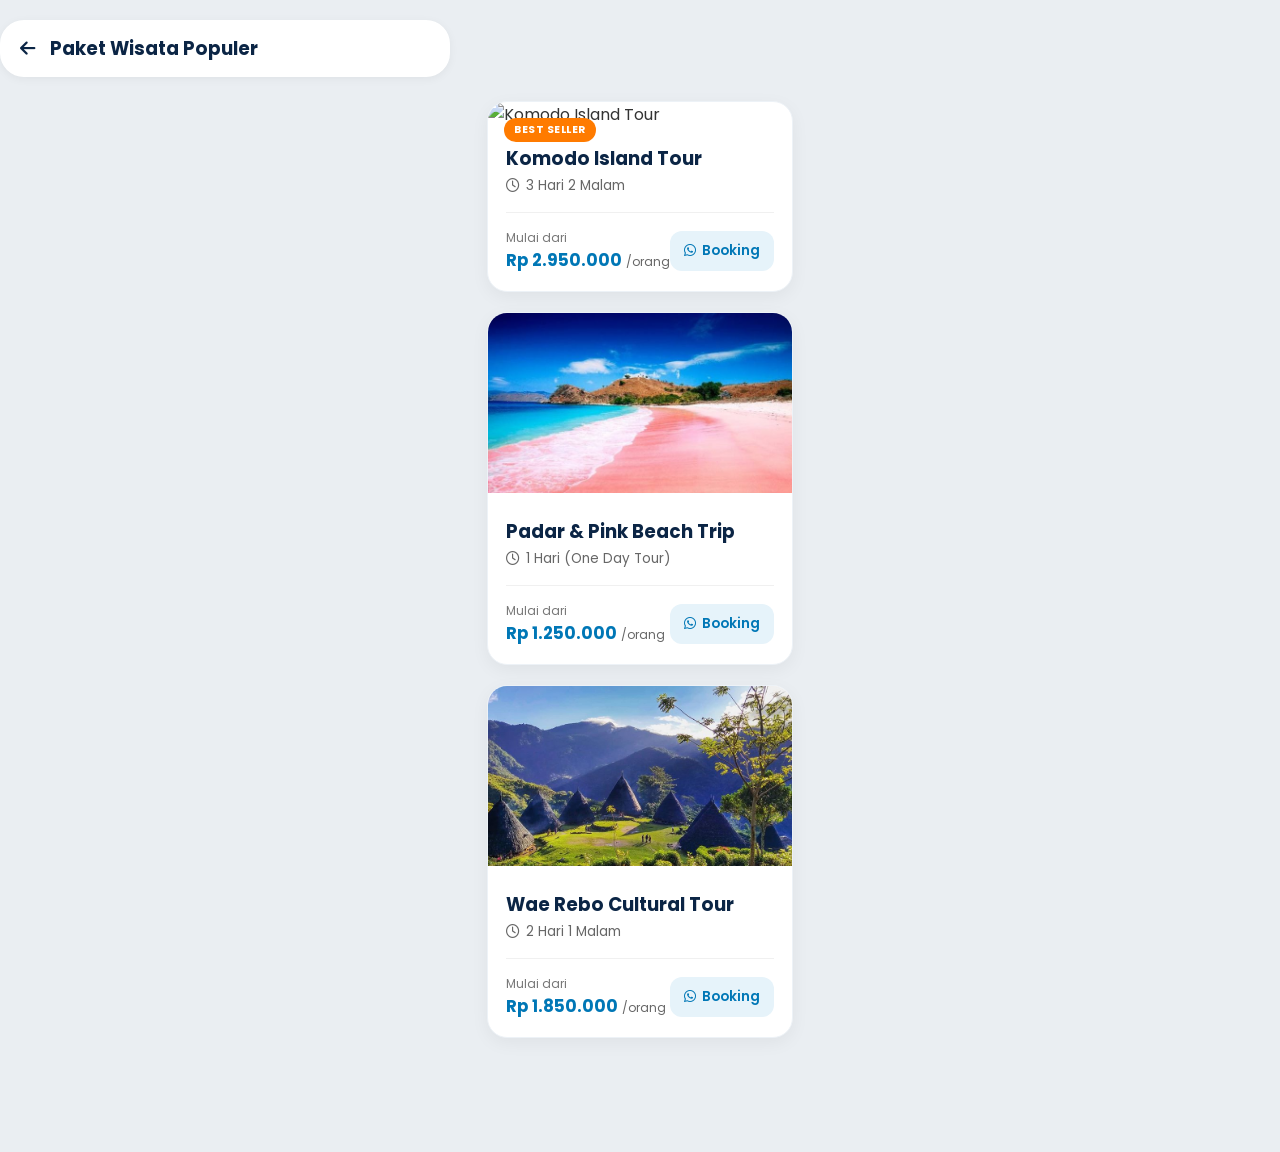
==== semua-paket.html @ d0d81805 "Add files via upload" ====
<!DOCTYPE html>
<html lang="id">
<head>
    <meta charset="UTF-8">
    <meta name="viewport" content="width=device-width, initial-scale=1.0">
    <title>Paket Wisata Populer - KOMODO Transport</title>
    <link rel="stylesheet" href="style.css">
    <link href="https://fonts.googleapis.com/css2?family=Poppins:wght@300;400;500;600;700&display=swap" rel="stylesheet">
    <link rel="stylesheet" href="https://cdnjs.cloudflare.com/ajax/libs/font-awesome/6.4.0/css/all.min.css">

    <style>
        /* Gaya khusus untuk halaman Paket Wisata */
        .back-header {
            display: flex;
            align-items: center;
            gap: 15px;
            padding: 15px 20px;
            background: #fff;
            position: sticky;
            top: 0;
            z-index: 900;
            box-shadow: 0 2px 10px rgba(0,0,0,0.05);
        }

        .back-header a {
            font-size: 1.1rem;
            color: #0b2545;
        }

        .back-header h1 {
            font-size: 1.15rem;
            font-weight: 700;
            color: #0b2545;
        }

        .page-container {
            max-width: 600px;
            margin: 0 auto;
            padding: 24px 20px;
            display: flex;
            flex-direction: column;
            gap: 20px;
        }

        .package-card {
            position: relative;
            background: #ffffff;
            border-radius: 20px;
            overflow: hidden;
            box-shadow: 0 5px 18px rgba(0,0,0,0.05);
            border: 1px solid #edf2f7;
        }

        .badge-bestseller {
            position: absolute;
            top: 16px;
            left: 16px;
            background: #ff7b00;
            color: #fff;
            font-size: 0.65rem;
            font-weight: 700;
            padding: 4px 10px;
            border-radius: 30px;
            z-index: 10;
            letter-spacing: 0.5px;
        }

        .package-card > img {
            width: 100%;
            height: 180px;
            object-fit: cover;
        }

        .package-body {
            padding: 18px;
        }

        .package-body h3 {
            font-size: 1.15rem;
            font-weight: 700;
            color: #0b2545;
            margin-bottom: 4px;
        }

        .duration {
            font-size: 0.85rem;
            color: #666;
            display: flex;
            align-items: center;
            gap: 6px;
        }

        .package-footer {
            display: flex;
            justify-content: space-between;
            align-items: center;
            margin-top: 16px;
            padding-top: 16px;
            border-top: 1px solid #f0f0f0;
        }

        .label-mulai {
            font-size: 0.75rem;
            color: #777;
            display: block;
        }

        .price-value {
            font-size: 1.05rem;
            font-weight: 700;
            color: #0077b6;
        }

        .price-value span {
            font-size: 0.75rem;
            font-weight: 400;
            color: #666;
        }

        .btn-booking-card {
            background-color: #e6f3fa;
            color: #0077b6;
            padding: 10px 14px;
            border-radius: 12px;
            font-size: 0.85rem;
            font-weight: 600;
            display: flex;
            align-items: center;
            gap: 6px;
        }

        @media (min-width: 768px) {
            .back-header, .page-container {
                max-width: 450px !important;
                border-radius: 24px;
            }
            .back-header {
                margin-top: 20px;
            }
        }
    </style>
</head>
<body>

    <header class="back-header">
        <a href="index.html"><i class="fa-solid fa-arrow-left"></i></a>
        <h1>Paket Wisata Populer</h1>
    </header>

    <main class="page-container">
        
        <div class="package-card">
            <div class="badge-bestseller">BEST SELLER</div>
            <img src="images/komodo-island.jpg" alt="Komodo Island Tour">
            <div class="package-body">
                <h3>Komodo Island Tour</h3>
                <p class="duration"><i class="fa-regular fa-clock"></i> 3 Hari 2 Malam</p>
                <div class="package-footer">
                    <div class="price-box">
                        <span class="label-mulai">Mulai dari</span>
                        <div class="price-value">Rp 2.950.000 <span>/orang</span></div>
                    </div>
                    <a href="https://api.whatsapp.com/send?phone=6281234567890&text=Halo%20KOMODO%20Transport,%20saya%20tertarik%20dengan%20Paket%20Komodo%20Island%20Tour" target="_blank" class="btn-booking-card"><i class="fa-brands fa-whatsapp"></i> Booking</a>
                </div>
            </div>
        </div>

        <div class="package-card">
            <img src="images/padar-island.jpg" alt="Padar & Pink Beach Trip">
            <div class="package-body">
                <h3>Padar & Pink Beach Trip</h3>
                <p class="duration"><i class="fa-regular fa-clock"></i> 1 Hari (One Day Tour)</p>
                <div class="package-footer">
                    <div class="price-box">
                        <span class="label-mulai">Mulai dari</span>
                        <div class="price-value">Rp 1.250.000 <span>/orang</span></div>
                    </div>
                    <a href="https://api.whatsapp.com/send?phone=6281234567890&text=Halo%20KOMODO%20Transport,%20saya%20tertarik%20dengan%20Paket%20Padar%20&%20Pink%20Beach%20Trip" target="_blank" class="btn-booking-card"><i class="fa-brands fa-whatsapp"></i> Booking</a>
                </div>
            </div>
        </div>

        <div class="package-card">
            <img src="images/wakatobi.jpg" alt="Wae Rebo Cultural Tour">
            <div class="package-body">
                <h3>Wae Rebo Cultural Tour</h3>
                <p class="duration"><i class="fa-regular fa-clock"></i> 2 Hari 1 Malam</p>
                <div class="package-footer">
                    <div class="price-box">
                        <span class="label-mulai">Mulai dari</span>
                        <div class="price-value">Rp 1.850.000 <span>/orang</span></div>
                    </div>
                    <a href="https://api.whatsapp.com/send?phone=6281234567890&text=Halo%20KOMODO%20Transport,%20saya%20tertarik%20dengan%20Paket%20Wae%20Rebo%20Cultural%20Tour" target="_blank" class="btn-booking-card"><i class="fa-brands fa-whatsapp"></i> Booking</a>
                </div>
            </div>
        </div>

    </main>

</body>
</html>
---- style.css ----
/* RESET & PENGATURAN DASAR */
* {
    margin: 0;
    padding: 0;
    box-sizing: border-box;
    font-family: 'Poppins', sans-serif;
}

body {
    background-color: #f4f6f9;
    color: #333;
    overflow-x: hidden;
    padding-bottom: 90px; /* Ruang untuk sticky button di bawah */
}

a {
    text-decoration: none;
    color: inherit;
}

/* HEADER (Sederhana & Bersih) */
.site-header {
    background-color: #ffffff;
    box-shadow: 0 2px 10px rgba(0,0,0,0.05);
    position: sticky;
    top: 0;
    z-index: 900;
}

.header-container {
    display: flex;
    justify-content: space-between;
    align-items: center;
    max-width: 600px; /* Dibatasi agar menyerupai lebar layar aplikasi mobile */
    margin: 0 auto;
    padding: 15px 20px;
}

.logo-wrapper {
    display: flex;
    align-items: center;
    gap: 10px;
}

.logo-img {
    width: 38px;
    height: 38px;
    border-radius: 50%;
    object-fit: cover;
}

.logo-text {
    font-weight: 700;
    font-size: 1.2rem;
    color: #0b2545;
}

.logo-text span {
    color: #0077b6;
}

/* Tombol Hamburger */
.menu-btn {
    background: none;
    border: none;
    display: flex;
    flex-direction: column;
    gap: 6px;
    cursor: pointer;
    padding: 5px;
}

.menu-btn span {
    display: block;
    width: 28px;
    height: 3px;
    background-color: #0b2545;
    border-radius: 2px;
    transition: 0.3s;
}

/* MENU SIDEBAR (Glassmorphism) */
.menu-wrapper {
    position: fixed;
    top: 0;
    left: -100%;
    width: 100vw;
    height: 100vh;
    background: rgba(0, 0, 0, 0.4);
    backdrop-filter: blur(5px);
    z-index: 9999;
    transition: left 0.4s ease;
}

.menu-wrapper.active {
    left: 0;
}

.menu-sidebar {
    width: 80%;
    max-width: 360px;
    height: 100%;
    background: #ffffff;
    box-shadow: 4px 0 25px rgba(0,0,0,0.15);
    display: flex;
    flex-direction: column;
    padding: 20px;
    overflow-y: auto;
}

.sidebar-header {
    display: flex;
    justify-content: space-between;
    align-items: center;
    margin-bottom: 30px;
    padding-bottom: 15px;
    border-bottom: 1px solid #eee;
}

.close-btn {
    background: none;
    border: none;
    font-size: 1.5rem;
    cursor: pointer;
    color: #555;
}

.sidebar-nav {
    display: flex;
    flex-direction: column;
    gap: 10px;
    flex-grow: 1;
}

.nav-item {
    display: flex;
    align-items: center;
    gap: 15px;
    padding: 12px 15px;
    border-radius: 10px;
    font-weight: 500;
    color: #222;
    transition: background-color 0.2s;
}

.nav-item i {
    font-size: 1.1rem;
    color: #0077b6;
    width: 24px;
}

.nav-item:hover {
    background-color: #f0f7fc;
}

.sidebar-footer {
    border-top: 1px solid #eee;
    padding-top: 20px;
    margin-top: 20px;
    font-size: 0.9rem;
    color: #444;
}

.footer-contact-title {
    font-weight: 600;
    margin-bottom: 8px;
    color: #0b2545;
}

.sidebar-footer p {
    display: flex;
    align-items: center;
    gap: 10px;
    margin-bottom: 6px;
}

.social-icons {
    display: flex;
    gap: 12px;
    margin-top: 15px;
}

.social-icons a {
    display: flex;
    justify-content: center;
    align-items: center;
    width: 36px;
    height: 36px;
    background-color: #f0f0f0;
    border-radius: 50%;
    color: #333;
    transition: background 0.2s, color 0.2s;
}

.social-icons a:hover {
    background-color: #0077b6;
    color: #fff;
}

/* HERO SECTION */
.hero-section {
    position: relative;
    width: 100%;
    max-width: 600px;
    margin: 0 auto;
    min-height: 580px;
    color: #fff;
    padding: 30px 20px;
    display: flex;
    flex-direction: column;
    justify-content: flex-end;
    border-bottom-left-radius: 24px;
    border-bottom-right-radius: 24px;
    overflow: hidden;
}

.hero-bg {
    position: absolute;
    top: 0;
    left: 0;
    width: 100%;
    height: 100%;
    object-fit: cover;
    z-index: 1;
}

.hero-overlay {
    position: absolute;
    top: 0;
    left: 0;
    width: 100%;
    height: 100%;
    background: linear-gradient(to bottom, transparent 20%, rgba(5, 18, 36, 0.85) 80%);
    z-index: 2;
}

.hero-content {
    position: relative;
    z-index: 3;
    display: flex;
    flex-direction: column;
    gap: 12px;
}

.badge-tour {
    display: inline-block;
    background: rgba(255, 215, 0, 0.2);
    border: 1px solid rgba(255, 215, 0, 0.4);
    padding: 4px 10px;
    border-radius: 20px;
    font-size: 0.75rem;
    font-weight: 600;
    align-self: flex-start;
    color: #ffd700;
}

.hero-content h1 {
    font-size: 2rem;
    font-weight: 800;
    line-height: 1.2;
}

.hero-content p {
    font-size: 0.95rem;
    font-weight: 300;
    color: #e0e0e0;
    line-height: 1.4;
}

.hero-buttons {
    display: flex;
    flex-direction: column;
    gap: 10px;
    margin-top: 10px;
}

.btn-primary, .btn-secondary {
    display: flex;
    justify-content: space-between;
    align-items: center;
    padding: 14px 20px;
    border-radius: 30px;
    font-weight: 600;
    font-size: 0.95rem;
    transition: transform 0.2s;
}

.btn-primary {
    background-color: #0077b6;
    color: #ffffff;
}

.btn-secondary {
    background-color: #ffffff;
    color: #0b2545;
}

.btn-primary:active, .btn-secondary:active {
    transform: scale(0.97);
}

/* APP STATS (Tampilan mirip aplikasi) */
.app-stats {
    display: flex;
    justify-content: space-around;
    background: rgba(255, 255, 255, 0.15);
    backdrop-filter: blur(15px);
    border: 1px solid rgba(255, 255, 255, 0.2);
    border-radius: 16px;
    padding: 15px 10px;
    margin-top: 15px;
}

.stat-item {
    text-align: center;
    color: #ffffff;
}

.stat-item i {
    font-size: 1.1rem;
    margin-bottom: 4px;
    color: #ffd700;
}

.stat-num {
    font-weight: 700;
    font-size: 1rem;
}

.stat-label {
    font-size: 0.75rem;
    color: #ddd;
}

/* MAIN CONTENT CONTAINER */
.main-content {
    max-width: 600px;
    margin: 0 auto;
    padding: 24px 20px;
}

.content-section {
    margin-bottom: 30px;
}

.section-header {
    display: flex;
    justify-content: space-between;
    align-items: center;
    margin-bottom: 16px;
}

.section-header h2 {
    font-size: 1.1rem;
    font-weight: 700;
    color: #0b2545;
    letter-spacing: 0.5px;
}

.see-all {
    font-size: 0.85rem;
    font-weight: 500;
    color: #0077b6;
    display: flex;
    align-items: center;
    gap: 4px;
}

/* Slider Card (Armada) */
.card-slider {
    display: flex;
    gap: 16px;
    overflow-x: auto;
    padding-bottom: 8px;
}

/* Scrollbar tersembunyi agar terlihat seperti App */
.card-slider::-webkit-scrollbar {
    display: none;
}

.vehicle-card {
    flex: 0 0 180px;
    background: #ffffff;
    border-radius: 16px;
    overflow: hidden;
    box-shadow: 0 4px 12px rgba(0,0,0,0.04);
    border: 1px solid #edf2f7;
}

.vehicle-card img {
    width: 100%;
    height: 110px;
    object-fit: cover;
}

.card-details {
    padding: 12px;
}

.card-details h3 {
    font-size: 0.95rem;
    font-weight: 600;
    color: #0b2545;
}

.card-details .price {
    font-size: 0.8rem;
    color: #555;
    margin-top: 4px;
}

/* Package Card */
.package-card {
    position: relative;
    background: #ffffff;
    border-radius: 20px;
    overflow: hidden;
    box-shadow: 0 5px 18px rgba(0,0,0,0.05);
    border: 1px solid #edf2f7;
}

.badge-bestseller {
    position: absolute;
    top: 16px;
    left: 16px;
    background: #ff7b00;
    color: #fff;
    font-size: 0.65rem;
    font-weight: 700;
    padding: 4px 10px;
    border-radius: 30px;
    z-index: 10;
    letter-spacing: 0.5px;
}

.package-card > img {
    width: 100%;
    height: 180px;
    object-fit: cover;
}

.package-body {
    padding: 18px;
}

.package-body h3 {
    font-size: 1.15rem;
    font-weight: 700;
    color: #0b2545;
    margin-bottom: 4px;
}

.duration {
    font-size: 0.85rem;
    color: #666;
    display: flex;
    align-items: center;
    gap: 6px;
}

.package-footer {
    display: flex;
    justify-content: space-between;
    align-items: center;
    margin-top: 16px;
    padding-top: 16px;
    border-top: 1px solid #f0f0f0;
}

.label-mulai {
    font-size: 0.75rem;
    color: #777;
    display: block;
}

.price-value {
    font-size: 1.05rem;
    font-weight: 700;
    color: #0077b6;
}

.price-value span {
    font-size: 0.75rem;
    font-weight: 400;
    color: #666;
}

.btn-booking-card {
    background-color: #e6f3fa;
    color: #0077b6;
    padding: 10px 14px;
    border-radius: 12px;
    font-size: 0.85rem;
    font-weight: 600;
    display: flex;
    align-items: center;
    gap: 6px;
}

/* FLOATING WHATSAPP BUTTON */
.floating-wa {
    position: fixed;
    bottom: 95px;
    right: 25px;
    width: 55px;
    height: 55px;
    background-color: #25d366;
    border-radius: 50%;
    display: flex;
    justify-content: center;
    align-items: center;
    color: #fff;
    font-size: 1.8rem;
    box-shadow: 0 4px 12px rgba(37, 211, 102, 0.4);
    z-index: 800;
    transition: transform 0.2s;
}

.floating-wa:active {
    transform: scale(0.9);
}

/* STICKY BOTTOM BOOKING BUTTON */
.sticky-booking {
    position: fixed;
    bottom: 0;
    left: 0;
    width: 100%;
    background: #ffffff;
    box-shadow: 0 -4px 15px rgba(0,0,0,0.08);
    padding: 12px 20px;
    z-index: 850;
}

.sticky-btn {
    display: flex;
    align-items: center;
    justify-content: space-between;
    max-width: 600px;
    margin: 0 auto;
    background-color: #0077b6;
    color: #ffffff;
    padding: 12px 16px;
    border-radius: 16px;
}

.sticky-icon {
    background: rgba(255,255,255,0.2);
    width: 42px;
    height: 42px;
    border-radius: 12px;
    display: flex;
    justify-content: center;
    align-items: center;
    font-size: 1.2rem;
}

.sticky-text {
    display: flex;
    flex-direction: column;
    font-size: 0.95rem;
}

.sticky-text span {
    font-size: 0.75rem;
    color: #e0f3ff;
    margin-top: 2px;
}

.sticky-arrow {
    font-size: 1.1rem;
}

/* RESPONSIVE UNTUK DESKTOP (Tampilan Multi-Fungsi) 
   Teknik ini memastikan saat di laptop/desktop, website akan berada di tengah dengan ukuran khas aplikasi mobile, 
   sehingga estetika dan kerapian aplikasi tetap terjaga, mirip seperti sistem Traveloka.
*/
@media (min-width: 768px) {
    body {
        background-color: #eaeef2;
        /* Wallpaper atau latar belakang desktop bisa ditambahkan di sini */
        display: flex;
        flex-direction: column;
        justify-content: flex-start;
    }
    
    .site-header, .header-container, .hero-section, .main-content, .sticky-btn {
        max-width: 450px !important; /* Batasi lebar agar benar-benar menyerupai bentuk perangkat hp/android */
        border-radius: 24px;
    }
    
    .site-header {
        margin-top: 20px;
        box-shadow: 0 4px 20px rgba(0,0,0,0.1);
    }

    .hero-section {
        min-height: 520px;
    }
    
    .menu-sidebar {
        max-width: 420px;
    }

    .floating-wa {
        right: calc(50% - 200px); /* Menyesuaikan agar tetap berada di sudut kanan mockup mobile */
    }
}
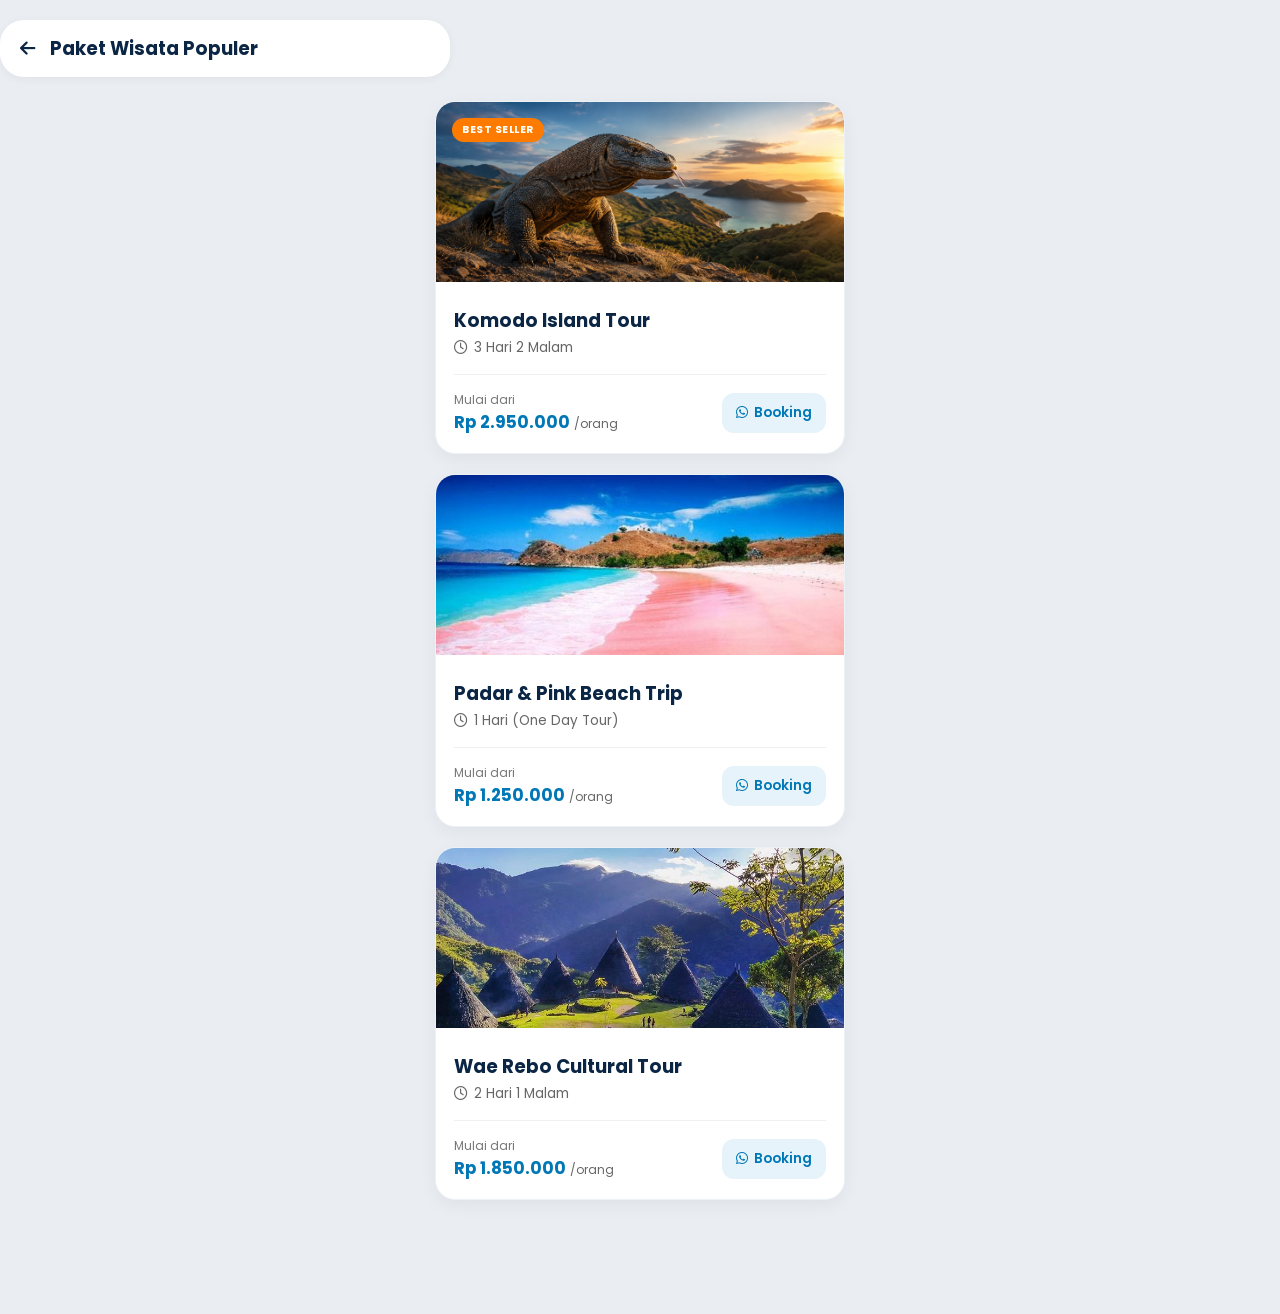
==== commit 2fb2fbdb: "Update semua-paket.html" ====
--- a/semua-paket.html
+++ b/semua-paket.html
@@ -151,7 +151,7 @@
         
         <div class="package-card">
             <div class="badge-bestseller">BEST SELLER</div>
-            <img src="images/komodo-island.jpg" alt="Komodo Island Tour">
+            <img src="images/Komodo-island.jpg" alt="Komodo Island Tour">
             <div class="package-body">
                 <h3>Komodo Island Tour</h3>
                 <p class="duration"><i class="fa-regular fa-clock"></i> 3 Hari 2 Malam</p>
@@ -198,4 +198,4 @@
     </main>
 
 </body>
-</html>+</html>
--- a/style.css
+++ b/style.css
@@ -351,7 +351,7 @@
 }
 
 .section-header h2 {
-    font-size: 1.1rem;
+    font-size: 0.9rem;
     font-weight: 700;
     color: #0b2545;
     letter-spacing: 0.5px;
@@ -445,7 +445,7 @@
 }
 
 .package-body h3 {
-    font-size: 1.15rem;
+    font-size: 0.95rem;
     font-weight: 700;
     color: #0b2545;
     margin-bottom: 4px;
@@ -606,4 +606,4 @@
     .floating-wa {
         right: calc(50% - 200px); /* Menyesuaikan agar tetap berada di sudut kanan mockup mobile */
     }
-}+}
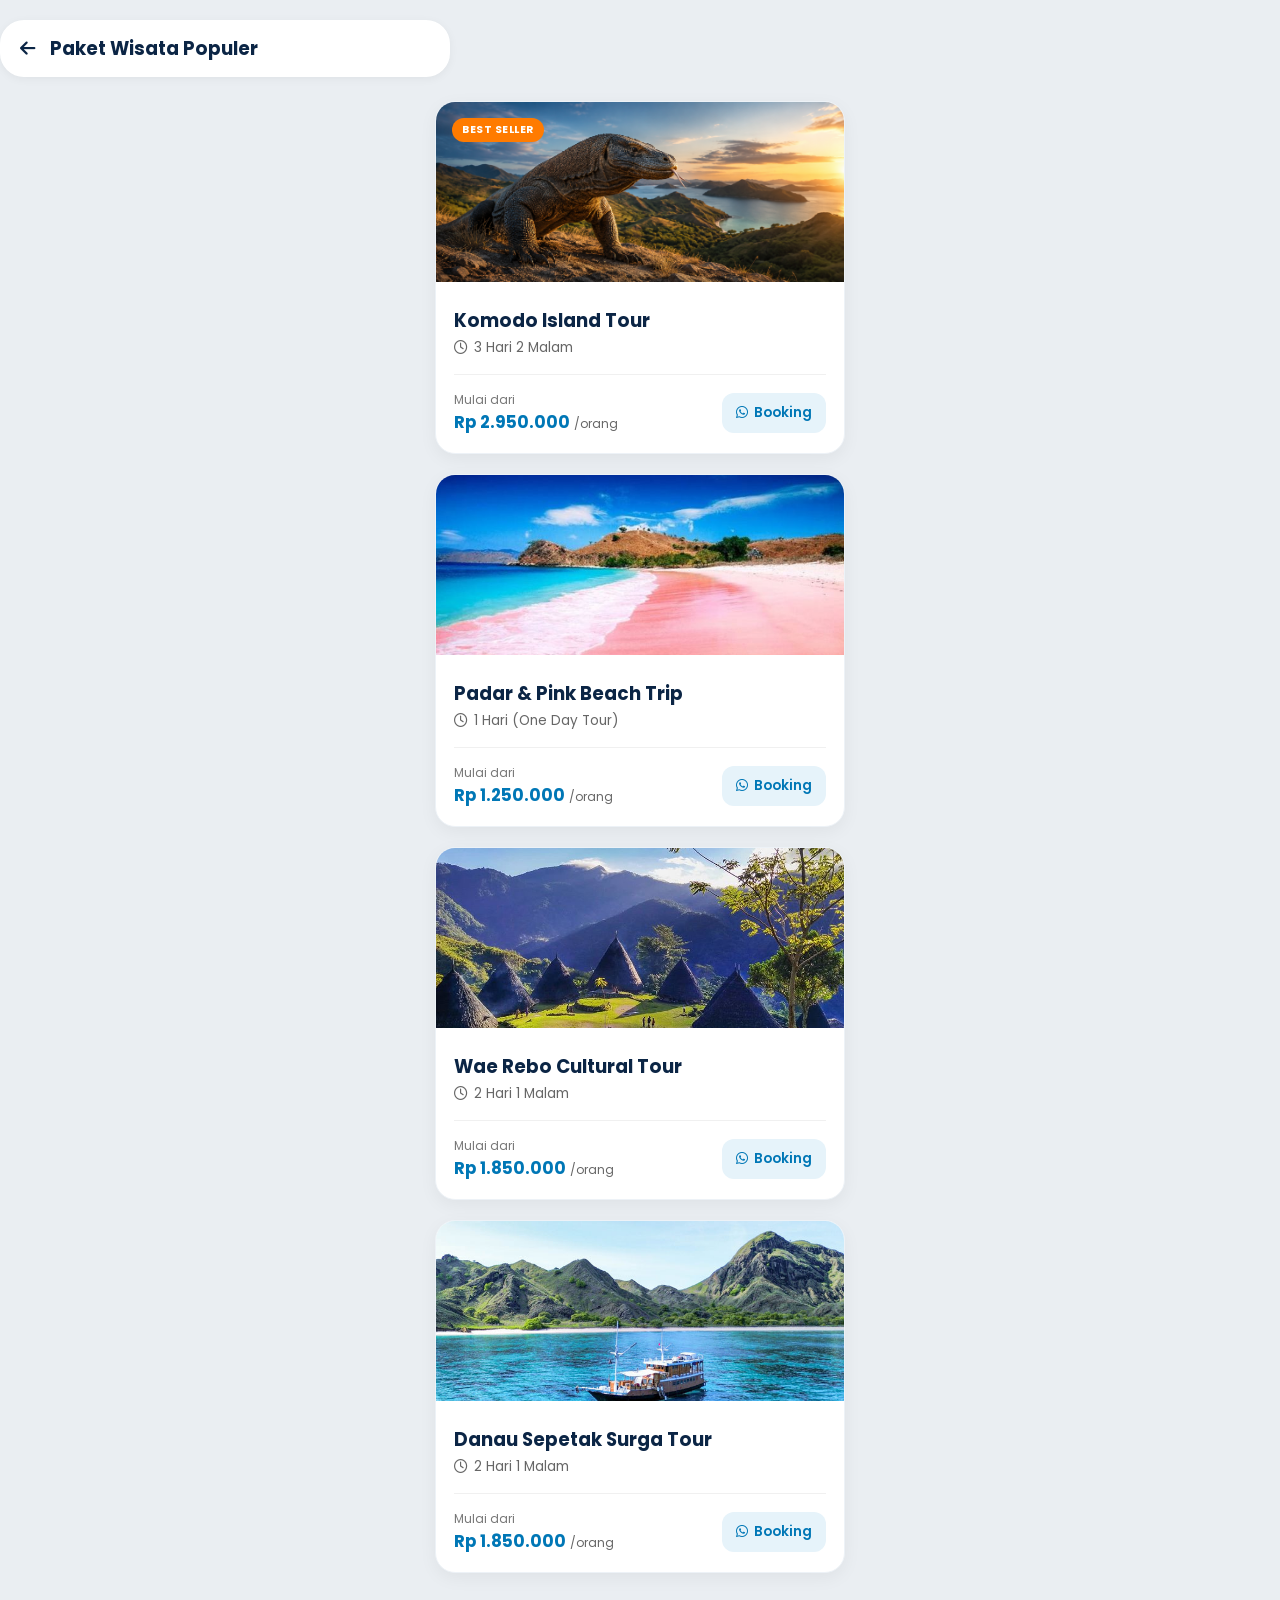
==== commit 54450f23: "Update semua-paket.html" ====
--- a/semua-paket.html
+++ b/semua-paket.html
@@ -195,6 +195,21 @@
             </div>
         </div>
 
+        <div class="package-card">
+            <img src="images/kapal-pesiar.jpg" alt="Wae Rebo Cultural Tour">
+            <div class="package-body">
+                <h3>Danau Sepetak Surga Tour</h3>
+                <p class="duration"><i class="fa-regular fa-clock"></i> 2 Hari 1 Malam</p>
+                <div class="package-footer">
+                    <div class="price-box">
+                        <span class="label-mulai">Mulai dari</span>
+                        <div class="price-value">Rp 1.850.000 <span>/orang</span></div>
+                    </div>
+                    <a href="https://api.whatsapp.com/send?phone=6281234567890&text=Halo%20KOMODO%20Transport,%20saya%20tertarik%20dengan%20Paket%20Wae%20Rebo%20Cultural%20Tour" target="_blank" class="btn-booking-card"><i class="fa-brands fa-whatsapp"></i> Booking</a>
+                </div>
+            </div>
+        </div>
+
     </main>
 
 </body>
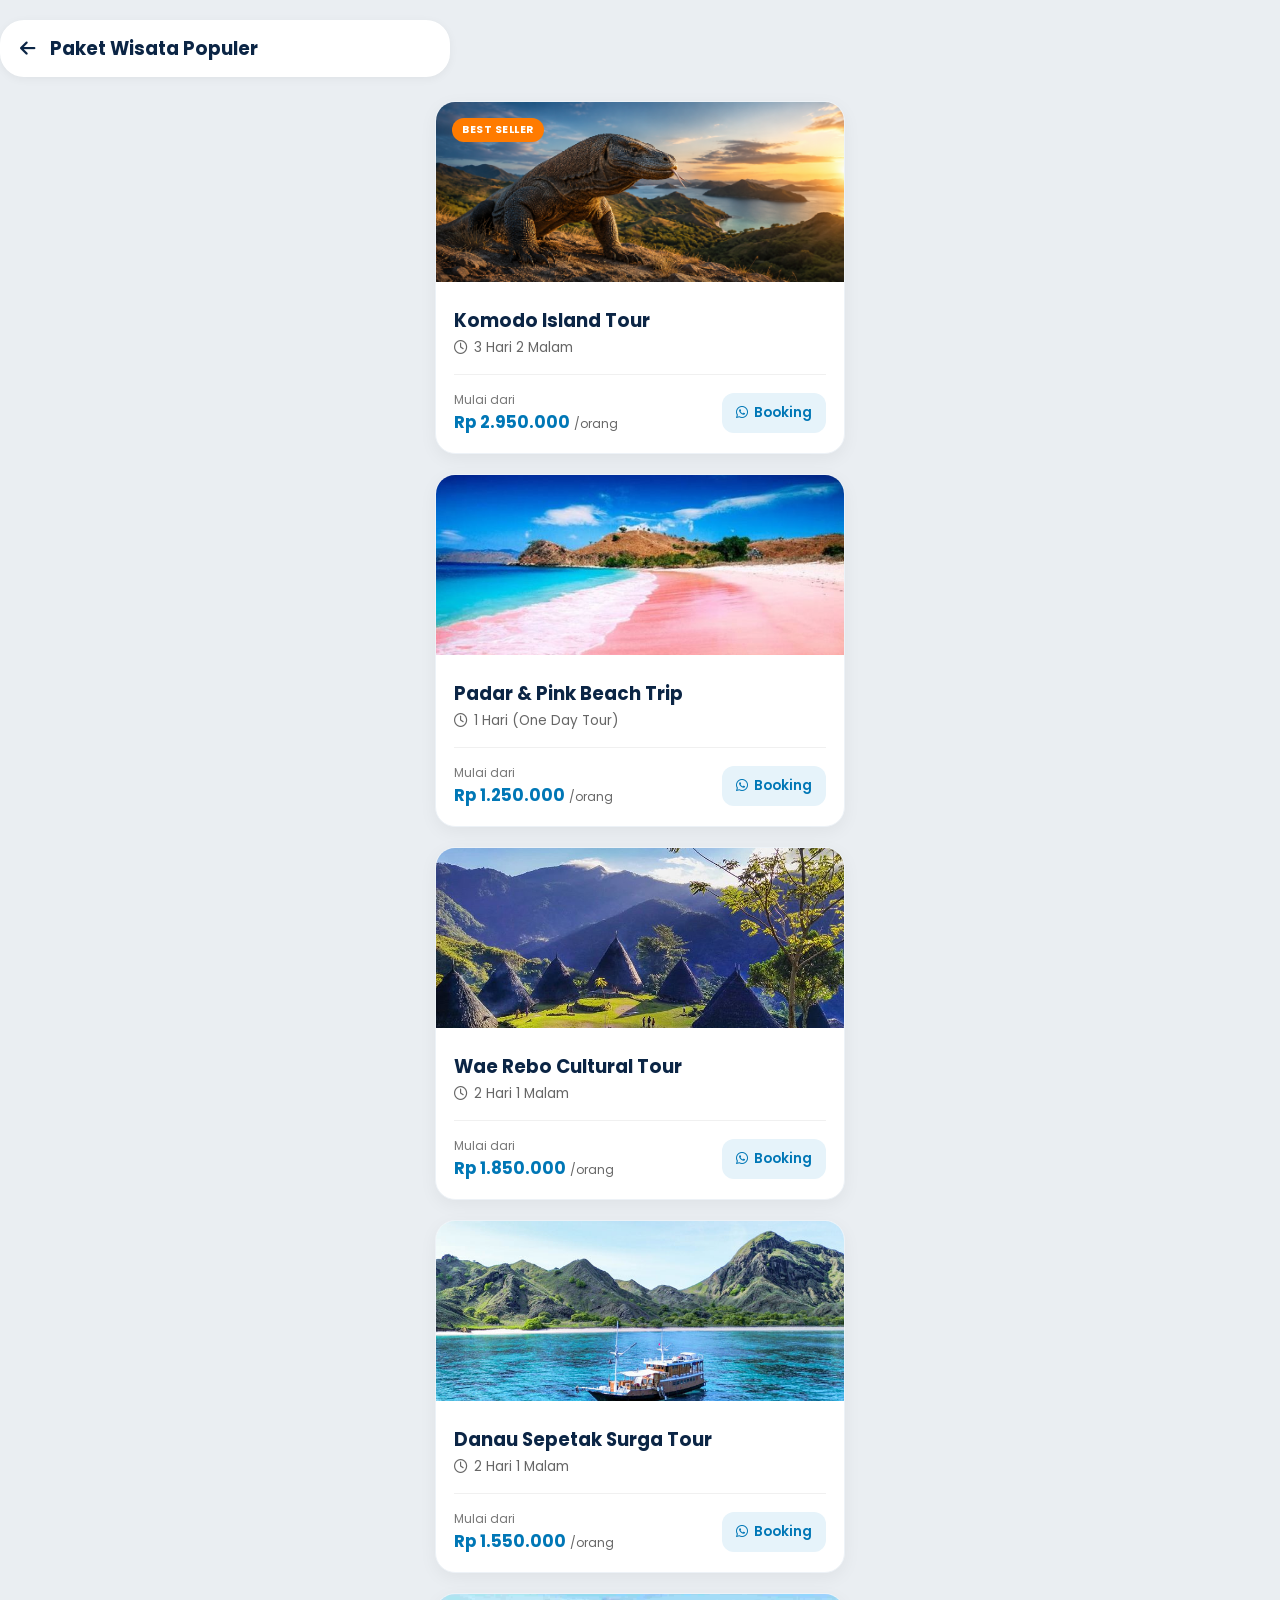
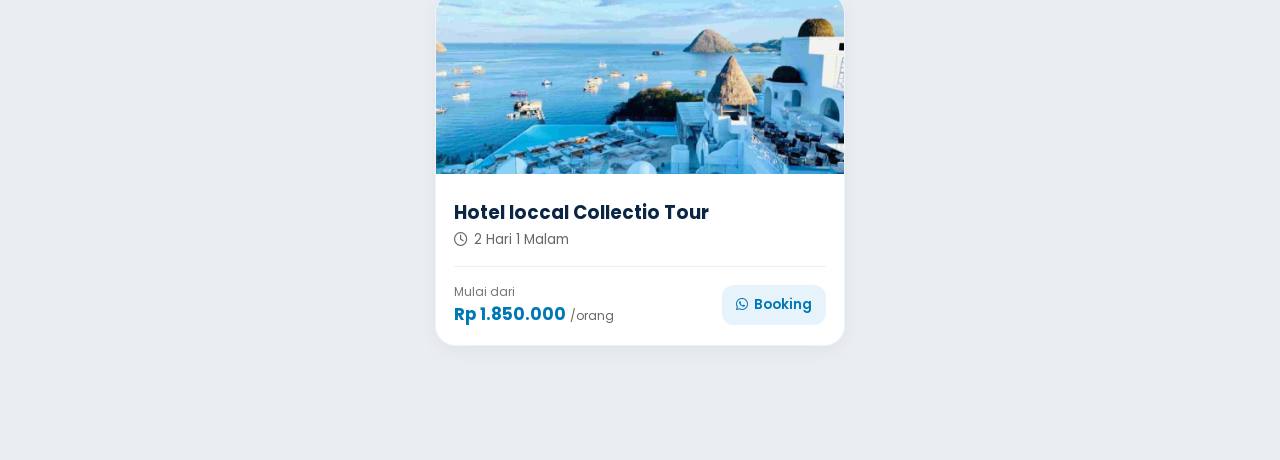
==== commit 3a35a7c7: "Update semua-paket.html" ====
--- a/semua-paket.html
+++ b/semua-paket.html
@@ -203,13 +203,28 @@
                 <div class="package-footer">
                     <div class="price-box">
                         <span class="label-mulai">Mulai dari</span>
+                        <div class="price-value">Rp 1.550.000 <span>/orang</span></div>
+                    </div>
+                    <a href="https://api.whatsapp.com/send?phone=6281234567890&text=Halo%20KOMODO%20Transport,%20saya%20tertarik%20dengan%20Paket%20Wae%20Rebo%20Cultural%20Tour" target="_blank" class="btn-booking-card"><i class="fa-brands fa-whatsapp"></i> Booking</a>
+                </div>
+            </div>
+        </div>
+        
+<div class="package-card">
+            <img src="images/penginapan.jpg" alt="Wae Rebo Cultural Tour">
+            <div class="package-body">
+                <h3>Hotel loccal Collectio Tour</h3>
+                <p class="duration"><i class="fa-regular fa-clock"></i> 2 Hari 1 Malam</p>
+                <div class="package-footer">
+                    <div class="price-box">
+                        <span class="label-mulai">Mulai dari</span>
                         <div class="price-value">Rp 1.850.000 <span>/orang</span></div>
                     </div>
                     <a href="https://api.whatsapp.com/send?phone=6281234567890&text=Halo%20KOMODO%20Transport,%20saya%20tertarik%20dengan%20Paket%20Wae%20Rebo%20Cultural%20Tour" target="_blank" class="btn-booking-card"><i class="fa-brands fa-whatsapp"></i> Booking</a>
                 </div>
             </div>
         </div>
-
+        
     </main>
 
 </body>
